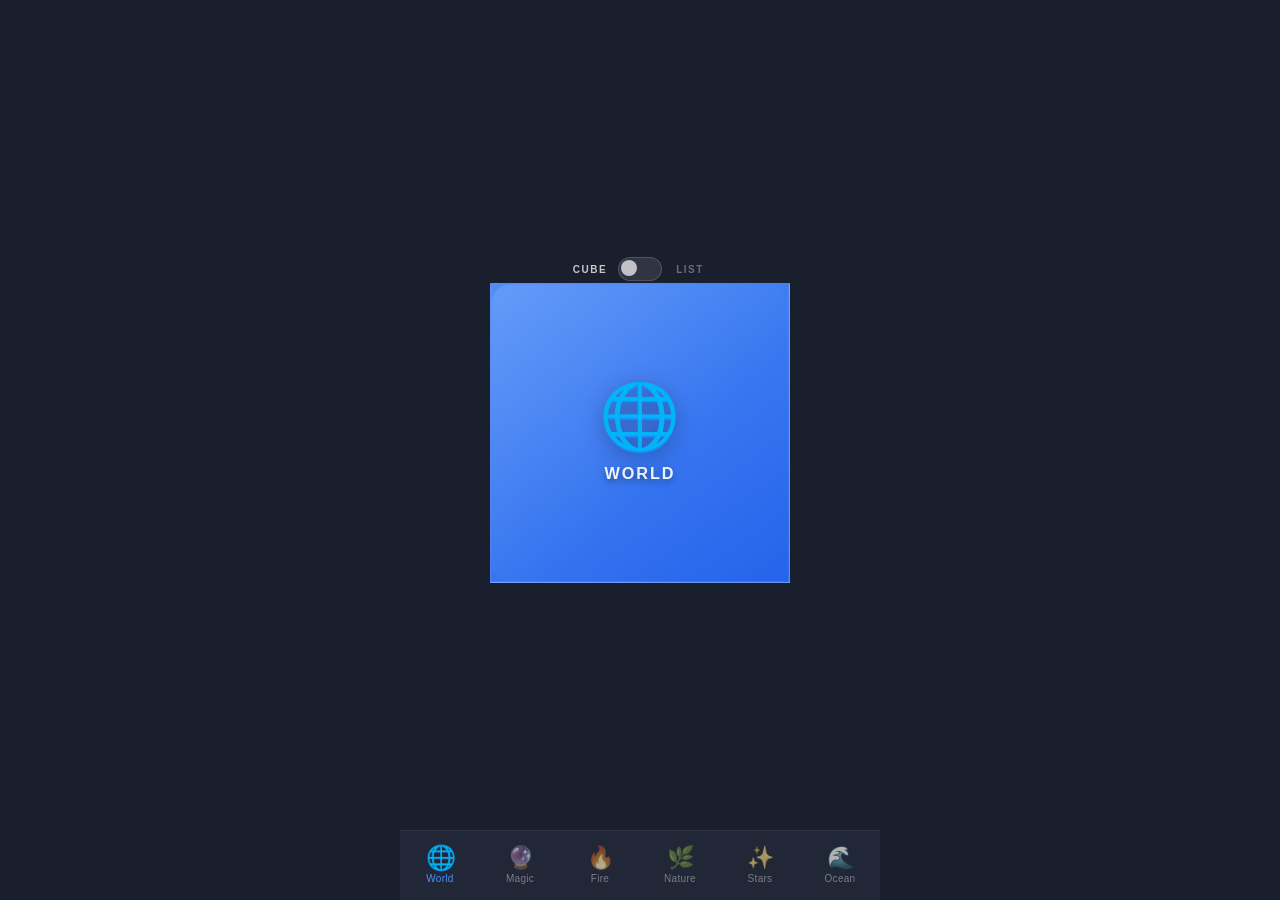
==== index.html @ 711966c0 "feat : basic cube implementation" ====
<!DOCTYPE html>
<html lang="en">
<head>
<meta charset="UTF-8">
<meta name="viewport" content="width=device-width, initial-scale=1.0">
<title>Omnicube</title>
<style>
  * { margin: 0; padding: 0; box-sizing: border-box; }

  body {
    background: #1a1f2e;
    display: flex;
    flex-direction: column;
    align-items: center;
    justify-content: center;
    min-height: 100vh;
    font-family: -apple-system, BlinkMacSystemFont, 'Segoe UI', sans-serif;
    overflow: hidden;
    user-select: none;
  }

  .scene-wrapper {
    flex: 1;
    display: flex;
    flex-direction: column;
    align-items: center;
    justify-content: center;
    gap: 32px;
    padding-bottom: 20px;
  }

  .title {
    color: rgba(255,255,255,0.4);
    font-size: 11px;
    letter-spacing: 2px;
    text-transform: uppercase;
    font-weight: 500;
  }

  /* ── Scene ── */
  .scene {
    width: 240px;
    height: 240px;
    perspective: 600px;
    cursor: grab;
  }
  .scene:active { cursor: grabbing; }

  .cube {
    width: 240px;
    height: 240px;
    position: relative;
    transform-style: preserve-3d;
    transition: transform 0.55s cubic-bezier(0.25, 0.46, 0.45, 0.94);
  }

  .face {
    position: absolute;
    width: 240px;
    height: 240px;
    display: flex;
    flex-direction: column;
    align-items: center;
    justify-content: center;
    gap: 12px;
    font-weight: 700;
    font-size: 15px;
    letter-spacing: 0.5px;
    border: 1.5px solid rgba(255,255,255,0.18);
    overflow: hidden;
  }

  .face::before {
    content: '';
    position: absolute;
    inset: 0;
    border-radius: 16px;
    background: linear-gradient(135deg, rgba(255,255,255,0.12) 0%, transparent 60%);
    pointer-events: none;
  }

  .face-icon {
    font-size: 52px;
    line-height: 1;
    filter: drop-shadow(0 4px 8px rgba(0,0,0,0.3));
  }

  .face-label {
    color: rgba(255,255,255,0.92);
    text-shadow: 0 2px 6px rgba(0,0,0,0.4);
    font-size: 13px;
    font-weight: 600;
    letter-spacing: 1.5px;
    text-transform: uppercase;
  }

  /* Face colors */
  .face-front  { background: linear-gradient(145deg, #4f8ef7, #2563eb); }
  .face-back   { background: linear-gradient(145deg, #a855f7, #7c3aed); }
  .face-right  { background: linear-gradient(145deg, #f97316, #ea580c); }
  .face-left   { background: linear-gradient(145deg, #22c55e, #16a34a); }
  .face-top    { background: linear-gradient(145deg, #ec4899, #db2777); }
  .face-bottom { background: linear-gradient(145deg, #14b8a6, #0d9488); }

  /* Transforms (half = 120px) */
  .face-front  { transform: translateZ(120px); }
  .face-back   { transform: rotateY(180deg) translateZ(120px); }
  .face-right  { transform: rotateY(90deg)  translateZ(120px); }
  .face-left   { transform: rotateY(-90deg) translateZ(120px); }
  .face-top    { transform: rotateX(90deg)  translateZ(120px); }
  .face-bottom { transform: rotateX(-90deg) translateZ(120px); }

  /* ── Bottom nav ── */
  .bottom-nav {
    width: 100%;
    max-width: 480px;
    background: #212736;
    border-top: 1px solid rgba(255,255,255,0.07);
    display: flex;
    align-items: center;
    justify-content: space-around;
    padding: 10px 0 max(10px, env(safe-area-inset-bottom));
  }

  .nav-btn {
    display: flex;
    flex-direction: column;
    align-items: center;
    gap: 4px;
    background: none;
    border: none;
    cursor: pointer;
    padding: 6px 10px;
    border-radius: 12px;
    transition: background 0.15s;
    position: relative;
    min-width: 52px;
  }
  .nav-btn:hover  { background: rgba(255,255,255,0.06); }
  .nav-btn:active { background: rgba(255,255,255,0.12); transform: scale(0.95); }

  .nav-icon {
    font-size: 22px;
    line-height: 1;
    position: relative;
    transition: transform 0.2s, filter 0.2s;
  }

  .nav-label {
    font-size: 10px;
    font-weight: 500;
    color: rgba(255,255,255,0.4);
    letter-spacing: 0.3px;
    transition: color 0.15s;
    white-space: nowrap;
  }

  .nav-btn.active .nav-label { color: #4f8ef7; }
  .nav-btn.active .nav-icon  { transform: scale(1.1); filter: none; }
  .nav-btn:not(.active) .nav-icon { filter: grayscale(0.5) brightness(0.7); }

  /* ── Toggle switch ── */
  .view-toggle {
    display: flex;
    align-items: center;
    gap: 10px;
  }

  .toggle-label {
    font-size: 10px;
    letter-spacing: 1.5px;
    text-transform: uppercase;
    font-weight: 600;
    color: rgba(255,255,255,0.35);
    transition: color 0.2s;
    width: 36px;
    text-align: center;
  }
  .toggle-label.active-label { color: rgba(255,255,255,0.75); }

  .switch {
    position: relative;
    width: 44px;
    height: 24px;
    cursor: pointer;
  }
  .switch input { opacity: 0; width: 0; height: 0; }
  .switch-track {
    position: absolute;
    inset: 0;
    background: rgba(255,255,255,0.1);
    border: 1px solid rgba(255,255,255,0.15);
    border-radius: 12px;
    transition: background 0.25s;
  }
  .switch input:checked + .switch-track { background: rgba(79,142,247,0.35); border-color: rgba(79,142,247,0.5); }
  .switch-knob {
    position: absolute;
    top: 3px;
    left: 3px;
    width: 16px;
    height: 16px;
    background: rgba(255,255,255,0.7);
    border-radius: 50%;
    transition: transform 0.25s cubic-bezier(0.25,0.46,0.45,0.94), background 0.25s;
    pointer-events: none;
  }
  .switch input:checked ~ .switch-knob { transform: translateX(20px); background: #4f8ef7; }

  /* ── List view ── */
  .face-list {
    display: flex;
    flex-direction: column;
    gap: 12px;
    width: 240px;
    opacity: 0;
    pointer-events: none;
    position: absolute;
    transform: scale(0.92) translateY(12px);
    transition: opacity 0.35s ease, transform 0.35s cubic-bezier(0.25,0.46,0.45,0.94);
  }
  .face-list.visible {
    opacity: 1;
    pointer-events: auto;
    position: relative;
    transform: none;
  }

  .face-card {
    border-radius: 0;
    display: flex;
    align-items: center;
    gap: 14px;
    padding: 14px 18px;
    border: 1.5px solid rgba(255,255,255,0.13);
    position: relative;
    overflow: hidden;
    cursor: default;
  }
  .face-card::before {
    content: '';
    position: absolute;
    inset: 0;
    background: linear-gradient(135deg, rgba(255,255,255,0.10) 0%, transparent 60%);
    pointer-events: none;
  }
  .face-card .card-icon { font-size: 28px; line-height: 1; flex-shrink: 0; }
  .face-card .card-label {
    color: rgba(255,255,255,0.92);
    font-size: 12px;
    font-weight: 600;
    letter-spacing: 1.5px;
    text-transform: uppercase;
  }

  /* Reuse face colors */
  .face-card.face-front  { background: linear-gradient(145deg, #4f8ef7, #2563eb); }
  .face-card.face-back   { background: linear-gradient(145deg, #a855f7, #7c3aed); }
  .face-card.face-right  { background: linear-gradient(145deg, #f97316, #ea580c); }
  .face-card.face-left   { background: linear-gradient(145deg, #22c55e, #16a34a); }
  .face-card.face-top    { background: linear-gradient(145deg, #ec4899, #db2777); }
  .face-card.face-bottom { background: linear-gradient(145deg, #14b8a6, #0d9488); }

  /* Hide/show cube vs list */
  .scene { transition: opacity 0.3s ease, transform 0.3s ease; }
  .scene.hidden {
    opacity: 0;
    pointer-events: none;
    transform: scale(0.9);
    position: absolute;
  }
</style>
</head>
<body>

<div class="scene-wrapper">

  <!-- View toggle -->
  <div class="view-toggle">
    <span class="toggle-label active-label" id="lbl-cube">Cube</span>
    <label class="switch">
      <input type="checkbox" id="view-switch">
      <div class="switch-track"></div>
      <div class="switch-knob"></div>
    </label>
    <span class="toggle-label" id="lbl-list">List</span>
  </div>

  <!-- Face list (shown in list view) -->
  <div class="face-list" id="face-list">
    <div class="face-card face-front">  <div class="card-icon">🌐</div><div class="card-label">World</div>  </div>
    <div class="face-card face-back">   <div class="card-icon">🔮</div><div class="card-label">Magic</div>  </div>
    <div class="face-card face-right">  <div class="card-icon">🔥</div><div class="card-label">Fire</div>   </div>
    <div class="face-card face-left">   <div class="card-icon">🌿</div><div class="card-label">Nature</div> </div>
    <div class="face-card face-top">    <div class="card-icon">✨</div><div class="card-label">Stars</div>  </div>
    <div class="face-card face-bottom"> <div class="card-icon">🌊</div><div class="card-label">Ocean</div>  </div>
  </div>

  <div class="scene" id="scene">
    <div class="cube" id="cube">
      <div class="face face-front">
        <div class="face-icon">🌐</div>
        <div class="face-label">World</div>
      </div>
      <div class="face face-back">
        <div class="face-icon">🔮</div>
        <div class="face-label">Magic</div>
      </div>
      <div class="face face-right">
        <div class="face-icon">🔥</div>
        <div class="face-label">Fire</div>
      </div>
      <div class="face face-left">
        <div class="face-icon">🌿</div>
        <div class="face-label">Nature</div>
      </div>
      <div class="face face-top">
        <div class="face-icon">✨</div>
        <div class="face-label">Stars</div>
      </div>
      <div class="face face-bottom">
        <div class="face-icon">🌊</div>
        <div class="face-label">Ocean</div>
      </div>
    </div>
  </div>

</div>

<!-- Bottom nav: icons + labels mirror the cube faces -->
<nav class="bottom-nav" id="bottom-nav">
  <button class="nav-btn active" data-face-idx="0" data-rx="0"   data-ry="0">
    <div class="nav-icon">🌐</div>
    <div class="nav-label">World</div>
  </button>
  <button class="nav-btn" data-face-idx="1" data-rx="0"   data-ry="180">
    <div class="nav-icon">🔮</div>
    <div class="nav-label">Magic</div>
  </button>
  <button class="nav-btn" data-face-idx="2" data-rx="0"   data-ry="-90">
    <div class="nav-icon">🔥</div>
    <div class="nav-label">Fire</div>
  </button>
  <button class="nav-btn" data-face-idx="3" data-rx="0"   data-ry="90">
    <div class="nav-icon">🌿</div>
    <div class="nav-label">Nature</div>
  </button>
  <button class="nav-btn" data-face-idx="4" data-rx="-90" data-ry="0">
    <div class="nav-icon">✨</div>
    <div class="nav-label">Stars</div>
  </button>
  <button class="nav-btn" data-face-idx="5" data-rx="90"  data-ry="0">
    <div class="nav-icon">🌊</div>
    <div class="nav-label">Ocean</div>
  </button>
</nav>

<script>
  const cube  = document.getElementById('cube');
  const scene = document.getElementById('scene');
  const navBtns = document.querySelectorAll('.nav-btn');

  const STEP = 90;
  let rx = 0, ry = 0;

  // Each face's canonical orientation: [rx, ry] to show that face front
  const FACE_ORIENTATIONS = [
    [0,    0],   // 0: front  – World
    [0,  180],   // 1: back   – Magic
    [0,  -90],   // 2: right  – Fire   (rotate cube left so right face comes forward)
    [0,   90],   // 3: left   – Nature (rotate cube right so left face comes forward)
    [-90,  0],   // 4: top    – Stars
    [90,   0],   // 5: bottom – Ocean
  ];

  function setTransition(on) {
    cube.style.transition = on
      ? 'transform 0.55s cubic-bezier(0.25, 0.46, 0.45, 0.94)'
      : 'none';
  }

  function apply(animate = true) {
    setTransition(animate);
    cube.style.transform = `rotateX(${rx}deg) rotateY(${ry}deg)`;
    updateUI();
  }

  function currentFaceIdx() {
    let normX = ((rx % 360) + 360) % 360;
    let normY = ((ry % 360) + 360) % 360;
    if (normX >= 45 && normX < 135)  return 4; // top
    if (normX >= 225 && normX < 315) return 5; // bottom
    if (normY >= 315 || normY < 45)  return 0; // front
    if (normY >= 45  && normY < 135) return 3; // left face is now visible (ry=90 => left)
    if (normY >= 135 && normY < 225) return 1; // back
    return 2;                                   // right
  }

  function updateUI() {
    const idx = currentFaceIdx();
    navBtns.forEach((b, i) => b.classList.toggle('active', i === idx));
  }

  // Navigate to a face by snapping rx/ry to the canonical orientation,
  // adding enough full rotations to minimise travel distance.
  function navigateToFace(faceIdx) {
    const [targetRx, targetRy] = FACE_ORIENTATIONS[faceIdx];

    // Find the nearest equivalent angle (±n×360)
    function nearest(current, target) {
      const diff = ((target - current) % 360 + 540) % 360 - 180; // in [-180, 180]
      return current + diff;
    }

    rx = nearest(rx, targetRx);
    ry = nearest(ry, targetRy);
    apply(true);
  }

  // Nav button clicks
  navBtns.forEach((btn, i) => {
    btn.addEventListener('click', () => navigateToFace(i));
  });

  // Keyboard
  document.addEventListener('keydown', e => {
    if (e.key === 'ArrowUp')    { e.preventDefault(); rx -= STEP; apply(); }
    if (e.key === 'ArrowDown')  { e.preventDefault(); rx += STEP; apply(); }
    if (e.key === 'ArrowLeft')  { e.preventDefault(); ry -= STEP; apply(); }
    if (e.key === 'ArrowRight') { e.preventDefault(); ry += STEP; apply(); }
  });

  // Drag (mouse + touch)
  let drag = false, startX = 0, startY = 0, baseRx = 0, baseRy = 0, dragged = false;
  const DRAG_THRESHOLD = 8;
  const DRAG_SPEED = 0.4;

  function onStart(x, y) {
    drag = true; dragged = false;
    startX = x; startY = y;
    baseRx = rx; baseRy = ry;
    setTransition(false);
  }
  function onMove(x, y) {
    if (!drag) return;
    const dx = x - startX, dy = y - startY;
    if (!dragged && (Math.abs(dx) > DRAG_THRESHOLD || Math.abs(dy) > DRAG_THRESHOLD)) dragged = true;
    if (!dragged) return;
    rx = baseRx - dy * DRAG_SPEED;
    ry = baseRy + dx * DRAG_SPEED;
    apply(false);
  }
  function onEnd() {
    if (!drag) return;
    drag = false;
    // Snap to nearest 90°
    rx = Math.round(rx / STEP) * STEP;
    ry = Math.round(ry / STEP) * STEP;
    apply(true);
  }

  scene.addEventListener('mousedown',  e => onStart(e.clientX, e.clientY));
  window.addEventListener('mousemove', e => onMove(e.clientX, e.clientY));
  window.addEventListener('mouseup',   () => onEnd());

  scene.addEventListener('touchstart', e => { const t = e.touches[0]; onStart(t.clientX, t.clientY); }, { passive: true });
  window.addEventListener('touchmove', e => { const t = e.touches[0]; onMove(t.clientX, t.clientY); }, { passive: true });
  window.addEventListener('touchend',  () => onEnd());

  apply(false);

  // ── View toggle ──
  const viewSwitch = document.getElementById('view-switch');
  const faceList   = document.getElementById('face-list');
  const lblCube    = document.getElementById('lbl-cube');
  const lblList    = document.getElementById('lbl-list');

  viewSwitch.addEventListener('change', () => {
    const listMode = viewSwitch.checked;
    scene.classList.toggle('hidden', listMode);
    faceList.classList.toggle('visible', listMode);
    lblCube.classList.toggle('active-label', !listMode);
    lblList.classList.toggle('active-label',  listMode);
  });
</script>
</body>
</html>
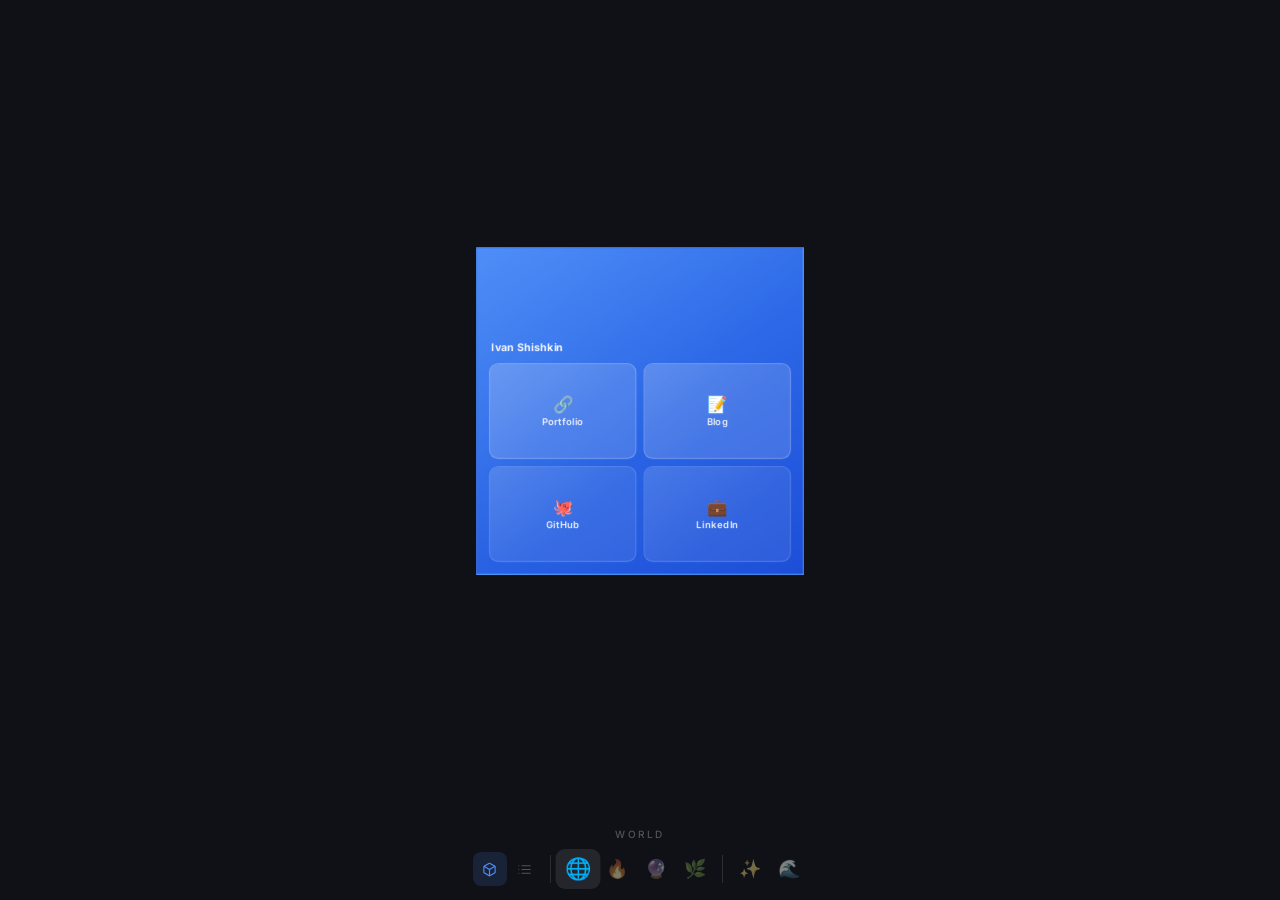
==== commit c175f60d: "feat : correct cube rotation, buttons navigation, panel content editor." ====
--- a/index.html
+++ b/index.html
@@ -1,487 +1,107 @@
 <!DOCTYPE html>
 <html lang="en">
 <head>
-<meta charset="UTF-8">
-<meta name="viewport" content="width=device-width, initial-scale=1.0">
-<title>Omnicube</title>
-<style>
-  * { margin: 0; padding: 0; box-sizing: border-box; }
-
-  body {
-    background: #1a1f2e;
-    display: flex;
-    flex-direction: column;
-    align-items: center;
-    justify-content: center;
-    min-height: 100vh;
-    font-family: -apple-system, BlinkMacSystemFont, 'Segoe UI', sans-serif;
-    overflow: hidden;
-    user-select: none;
-  }
-
-  .scene-wrapper {
-    flex: 1;
-    display: flex;
-    flex-direction: column;
-    align-items: center;
-    justify-content: center;
-    gap: 32px;
-    padding-bottom: 20px;
-  }
-
-  .title {
-    color: rgba(255,255,255,0.4);
-    font-size: 11px;
-    letter-spacing: 2px;
-    text-transform: uppercase;
-    font-weight: 500;
-  }
-
-  /* ── Scene ── */
-  .scene {
-    width: 240px;
-    height: 240px;
-    perspective: 600px;
-    cursor: grab;
-  }
-  .scene:active { cursor: grabbing; }
-
-  .cube {
-    width: 240px;
-    height: 240px;
-    position: relative;
-    transform-style: preserve-3d;
-    transition: transform 0.55s cubic-bezier(0.25, 0.46, 0.45, 0.94);
-  }
-
-  .face {
-    position: absolute;
-    width: 240px;
-    height: 240px;
-    display: flex;
-    flex-direction: column;
-    align-items: center;
-    justify-content: center;
-    gap: 12px;
-    font-weight: 700;
-    font-size: 15px;
-    letter-spacing: 0.5px;
-    border: 1.5px solid rgba(255,255,255,0.18);
-    overflow: hidden;
-  }
-
-  .face::before {
-    content: '';
-    position: absolute;
-    inset: 0;
-    border-radius: 16px;
-    background: linear-gradient(135deg, rgba(255,255,255,0.12) 0%, transparent 60%);
-    pointer-events: none;
-  }
-
-  .face-icon {
-    font-size: 52px;
-    line-height: 1;
-    filter: drop-shadow(0 4px 8px rgba(0,0,0,0.3));
-  }
-
-  .face-label {
-    color: rgba(255,255,255,0.92);
-    text-shadow: 0 2px 6px rgba(0,0,0,0.4);
-    font-size: 13px;
-    font-weight: 600;
-    letter-spacing: 1.5px;
-    text-transform: uppercase;
-  }
-
-  /* Face colors */
-  .face-front  { background: linear-gradient(145deg, #4f8ef7, #2563eb); }
-  .face-back   { background: linear-gradient(145deg, #a855f7, #7c3aed); }
-  .face-right  { background: linear-gradient(145deg, #f97316, #ea580c); }
-  .face-left   { background: linear-gradient(145deg, #22c55e, #16a34a); }
-  .face-top    { background: linear-gradient(145deg, #ec4899, #db2777); }
-  .face-bottom { background: linear-gradient(145deg, #14b8a6, #0d9488); }
-
-  /* Transforms (half = 120px) */
-  .face-front  { transform: translateZ(120px); }
-  .face-back   { transform: rotateY(180deg) translateZ(120px); }
-  .face-right  { transform: rotateY(90deg)  translateZ(120px); }
-  .face-left   { transform: rotateY(-90deg) translateZ(120px); }
-  .face-top    { transform: rotateX(90deg)  translateZ(120px); }
-  .face-bottom { transform: rotateX(-90deg) translateZ(120px); }
-
-  /* ── Bottom nav ── */
-  .bottom-nav {
-    width: 100%;
-    max-width: 480px;
-    background: #212736;
-    border-top: 1px solid rgba(255,255,255,0.07);
-    display: flex;
-    align-items: center;
-    justify-content: space-around;
-    padding: 10px 0 max(10px, env(safe-area-inset-bottom));
-  }
-
-  .nav-btn {
-    display: flex;
-    flex-direction: column;
-    align-items: center;
-    gap: 4px;
-    background: none;
-    border: none;
-    cursor: pointer;
-    padding: 6px 10px;
-    border-radius: 12px;
-    transition: background 0.15s;
-    position: relative;
-    min-width: 52px;
-  }
-  .nav-btn:hover  { background: rgba(255,255,255,0.06); }
-  .nav-btn:active { background: rgba(255,255,255,0.12); transform: scale(0.95); }
-
-  .nav-icon {
-    font-size: 22px;
-    line-height: 1;
-    position: relative;
-    transition: transform 0.2s, filter 0.2s;
-  }
-
-  .nav-label {
-    font-size: 10px;
-    font-weight: 500;
-    color: rgba(255,255,255,0.4);
-    letter-spacing: 0.3px;
-    transition: color 0.15s;
-    white-space: nowrap;
-  }
-
-  .nav-btn.active .nav-label { color: #4f8ef7; }
-  .nav-btn.active .nav-icon  { transform: scale(1.1); filter: none; }
-  .nav-btn:not(.active) .nav-icon { filter: grayscale(0.5) brightness(0.7); }
-
-  /* ── Toggle switch ── */
-  .view-toggle {
-    display: flex;
-    align-items: center;
-    gap: 10px;
-  }
-
-  .toggle-label {
-    font-size: 10px;
-    letter-spacing: 1.5px;
-    text-transform: uppercase;
-    font-weight: 600;
-    color: rgba(255,255,255,0.35);
-    transition: color 0.2s;
-    width: 36px;
-    text-align: center;
-  }
-  .toggle-label.active-label { color: rgba(255,255,255,0.75); }
-
-  .switch {
-    position: relative;
-    width: 44px;
-    height: 24px;
-    cursor: pointer;
-  }
-  .switch input { opacity: 0; width: 0; height: 0; }
-  .switch-track {
-    position: absolute;
-    inset: 0;
-    background: rgba(255,255,255,0.1);
-    border: 1px solid rgba(255,255,255,0.15);
-    border-radius: 12px;
-    transition: background 0.25s;
-  }
-  .switch input:checked + .switch-track { background: rgba(79,142,247,0.35); border-color: rgba(79,142,247,0.5); }
-  .switch-knob {
-    position: absolute;
-    top: 3px;
-    left: 3px;
-    width: 16px;
-    height: 16px;
-    background: rgba(255,255,255,0.7);
-    border-radius: 50%;
-    transition: transform 0.25s cubic-bezier(0.25,0.46,0.45,0.94), background 0.25s;
-    pointer-events: none;
-  }
-  .switch input:checked ~ .switch-knob { transform: translateX(20px); background: #4f8ef7; }
-
-  /* ── List view ── */
-  .face-list {
-    display: flex;
-    flex-direction: column;
-    gap: 12px;
-    width: 240px;
-    opacity: 0;
-    pointer-events: none;
-    position: absolute;
-    transform: scale(0.92) translateY(12px);
-    transition: opacity 0.35s ease, transform 0.35s cubic-bezier(0.25,0.46,0.45,0.94);
-  }
-  .face-list.visible {
-    opacity: 1;
-    pointer-events: auto;
-    position: relative;
-    transform: none;
-  }
-
-  .face-card {
-    border-radius: 0;
-    display: flex;
-    align-items: center;
-    gap: 14px;
-    padding: 14px 18px;
-    border: 1.5px solid rgba(255,255,255,0.13);
-    position: relative;
-    overflow: hidden;
-    cursor: default;
-  }
-  .face-card::before {
-    content: '';
-    position: absolute;
-    inset: 0;
-    background: linear-gradient(135deg, rgba(255,255,255,0.10) 0%, transparent 60%);
-    pointer-events: none;
-  }
-  .face-card .card-icon { font-size: 28px; line-height: 1; flex-shrink: 0; }
-  .face-card .card-label {
-    color: rgba(255,255,255,0.92);
-    font-size: 12px;
-    font-weight: 600;
-    letter-spacing: 1.5px;
-    text-transform: uppercase;
-  }
-
-  /* Reuse face colors */
-  .face-card.face-front  { background: linear-gradient(145deg, #4f8ef7, #2563eb); }
-  .face-card.face-back   { background: linear-gradient(145deg, #a855f7, #7c3aed); }
-  .face-card.face-right  { background: linear-gradient(145deg, #f97316, #ea580c); }
-  .face-card.face-left   { background: linear-gradient(145deg, #22c55e, #16a34a); }
-  .face-card.face-top    { background: linear-gradient(145deg, #ec4899, #db2777); }
-  .face-card.face-bottom { background: linear-gradient(145deg, #14b8a6, #0d9488); }
-
-  /* Hide/show cube vs list */
-  .scene { transition: opacity 0.3s ease, transform 0.3s ease; }
-  .scene.hidden {
-    opacity: 0;
-    pointer-events: none;
-    transform: scale(0.9);
-    position: absolute;
-  }
-</style>
+  <meta charset="UTF-8">
+  <meta name="viewport" content="width=device-width, initial-scale=1.0">
+  <title>Omnicube</title>
+  <link rel="preconnect" href="https://fonts.googleapis.com">
+  <link rel="preconnect" href="https://fonts.gstatic.com" crossorigin>
+  <link href="https://fonts.googleapis.com/css2?family=Inter:wght@400;500;600&display=swap" rel="stylesheet">
+  <link rel="stylesheet" href="css/styles.css">
 </head>
 <body>
 
 <div class="scene-wrapper">
-
-  <!-- View toggle -->
-  <div class="view-toggle">
-    <span class="toggle-label active-label" id="lbl-cube">Cube</span>
-    <label class="switch">
-      <input type="checkbox" id="view-switch">
-      <div class="switch-track"></div>
-      <div class="switch-knob"></div>
-    </label>
-    <span class="toggle-label" id="lbl-list">List</span>
+  <!-- List view -->
+  <div class="face-list" id="face-list">
+    <div class="face-card face-front"  data-face-idx="0"></div>
+    <div class="face-card face-right"  data-face-idx="1"></div>
+    <div class="face-card face-back"   data-face-idx="2"></div>
+    <div class="face-card face-left"   data-face-idx="3"></div>
+    <div class="face-card face-top"    data-face-idx="4"></div>
+    <div class="face-card face-bottom" data-face-idx="5"></div>
   </div>
 
-  <!-- Face list (shown in list view) -->
-  <div class="face-list" id="face-list">
-    <div class="face-card face-front">  <div class="card-icon">🌐</div><div class="card-label">World</div>  </div>
-    <div class="face-card face-back">   <div class="card-icon">🔮</div><div class="card-label">Magic</div>  </div>
-    <div class="face-card face-right">  <div class="card-icon">🔥</div><div class="card-label">Fire</div>   </div>
-    <div class="face-card face-left">   <div class="card-icon">🌿</div><div class="card-label">Nature</div> </div>
-    <div class="face-card face-top">    <div class="card-icon">✨</div><div class="card-label">Stars</div>  </div>
-    <div class="face-card face-bottom"> <div class="card-icon">🌊</div><div class="card-label">Ocean</div>  </div>
-  </div>
-
+  <!-- Cube view -->
   <div class="scene" id="scene">
     <div class="cube" id="cube">
-      <div class="face face-front">
-        <div class="face-icon">🌐</div>
-        <div class="face-label">World</div>
-      </div>
-      <div class="face face-back">
-        <div class="face-icon">🔮</div>
-        <div class="face-label">Magic</div>
-      </div>
-      <div class="face face-right">
-        <div class="face-icon">🔥</div>
-        <div class="face-label">Fire</div>
-      </div>
-      <div class="face face-left">
-        <div class="face-icon">🌿</div>
-        <div class="face-label">Nature</div>
-      </div>
-      <div class="face face-top">
-        <div class="face-icon">✨</div>
-        <div class="face-label">Stars</div>
-      </div>
-      <div class="face face-bottom">
-        <div class="face-icon">🌊</div>
-        <div class="face-label">Ocean</div>
-      </div>
+      <div class="face face-front"></div>
+      <div class="face face-back"></div>
+      <div class="face face-right"></div>
+      <div class="face face-left"></div>
+      <div class="face face-top"></div>
+      <div class="face face-bottom"></div>
     </div>
   </div>
 
+  <!-- Nav arrows: centered over cube, sized to cube, overflow visible -->
+  <div class="nav-arrows" id="nav-arrows">
+    <div class="nav-arrow nav-arrow-up" id="arrow-up">
+      <svg viewBox="0 0 24 24"><polyline points="18 15 12 9 6 15"/></svg>
+    </div>
+    <div class="nav-arrow nav-arrow-down" id="arrow-down">
+      <svg viewBox="0 0 24 24"><polyline points="6 9 12 15 18 9"/></svg>
+    </div>
+    <div class="nav-arrow nav-arrow-left" id="arrow-left">
+      <svg viewBox="0 0 24 24"><polyline points="15 18 9 12 15 6"/></svg>
+    </div>
+    <div class="nav-arrow nav-arrow-right" id="arrow-right">
+      <svg viewBox="0 0 24 24"><polyline points="9 18 15 12 9 6"/></svg>
+    </div>
+  </div>
 </div>
 
-<!-- Bottom nav: icons + labels mirror the cube faces -->
-<nav class="bottom-nav" id="bottom-nav">
-  <button class="nav-btn active" data-face-idx="0" data-rx="0"   data-ry="0">
-    <div class="nav-icon">🌐</div>
-    <div class="nav-label">World</div>
-  </button>
-  <button class="nav-btn" data-face-idx="1" data-rx="0"   data-ry="180">
-    <div class="nav-icon">🔮</div>
-    <div class="nav-label">Magic</div>
-  </button>
-  <button class="nav-btn" data-face-idx="2" data-rx="0"   data-ry="-90">
-    <div class="nav-icon">🔥</div>
-    <div class="nav-label">Fire</div>
-  </button>
-  <button class="nav-btn" data-face-idx="3" data-rx="0"   data-ry="90">
-    <div class="nav-icon">🌿</div>
-    <div class="nav-label">Nature</div>
-  </button>
-  <button class="nav-btn" data-face-idx="4" data-rx="-90" data-ry="0">
-    <div class="nav-icon">✨</div>
-    <div class="nav-label">Stars</div>
-  </button>
-  <button class="nav-btn" data-face-idx="5" data-rx="90"  data-ry="0">
-    <div class="nav-icon">🌊</div>
-    <div class="nav-label">Ocean</div>
-  </button>
+<!-- Active face name -->
+<div class="active-face-bar">
+  <span class="active-face-name" id="active-face-name">World</span>
+</div>
+
+<!-- Bottom nav -->
+<nav class="bottom-nav">
+
+  <!-- Left: cube / list toggle -->
+  <div class="view-toggle">
+    <button class="toggle-btn active" id="btn-cube" aria-label="Cube view">
+      <svg viewBox="0 0 24 24" fill="none" stroke="currentColor" stroke-width="1.8" stroke-linecap="round" stroke-linejoin="round">
+        <path d="M21 16V8a2 2 0 0 0-1-1.73l-7-4a2 2 0 0 0-2 0l-7 4A2 2 0 0 0 3 8v8a2 2 0 0 0 1 1.73l7 4a2 2 0 0 0 2 0l7-4A2 2 0 0 0 21 16z"/>
+        <polyline points="3.27 6.96 12 12.01 20.73 6.96"/>
+        <line x1="12" y1="22.08" x2="12" y2="12"/>
+      </svg>
+    </button>
+    <button class="toggle-btn" id="btn-list" aria-label="List view">
+      <svg viewBox="0 0 24 24" fill="none" stroke="currentColor" stroke-width="1.8" stroke-linecap="round" stroke-linejoin="round">
+        <line x1="8" y1="6"  x2="21" y2="6"/>
+        <line x1="8" y1="12" x2="21" y2="12"/>
+        <line x1="8" y1="18" x2="21" y2="18"/>
+        <line x1="3" y1="6"  x2="3.01" y2="6"/>
+        <line x1="3" y1="12" x2="3.01" y2="12"/>
+        <line x1="3" y1="18" x2="3.01" y2="18"/>
+      </svg>
+    </button>
+  </div>
+
+  <div class="nav-divider"></div>
+
+  <!-- Center: 4 horizontal faces in ring order 0→1→2→3 -->
+  <div class="face-nav" id="face-nav">
+    <button class="face-nav-btn active" data-face-idx="0"></button>
+    <button class="face-nav-btn"        data-face-idx="1"></button>
+    <button class="face-nav-btn"        data-face-idx="2"></button>
+    <button class="face-nav-btn"        data-face-idx="3"></button>
+  </div>
+
+  <div class="nav-divider"></div>
+
+  <!-- Right: top / bottom -->
+  <div class="vertical-face-nav">
+    <button class="vert-face-btn" data-face-idx="4"></button>
+    <button class="vert-face-btn" data-face-idx="5"></button>
+  </div>
+
 </nav>
 
-<script>
-  const cube  = document.getElementById('cube');
-  const scene = document.getElementById('scene');
-  const navBtns = document.querySelectorAll('.nav-btn');
+<script type="module" src="js/cube.js"></script>
+<script type="module" src="js/ui.js"></script>
 
-  const STEP = 90;
-  let rx = 0, ry = 0;
-
-  // Each face's canonical orientation: [rx, ry] to show that face front
-  const FACE_ORIENTATIONS = [
-    [0,    0],   // 0: front  – World
-    [0,  180],   // 1: back   – Magic
-    [0,  -90],   // 2: right  – Fire   (rotate cube left so right face comes forward)
-    [0,   90],   // 3: left   – Nature (rotate cube right so left face comes forward)
-    [-90,  0],   // 4: top    – Stars
-    [90,   0],   // 5: bottom – Ocean
-  ];
-
-  function setTransition(on) {
-    cube.style.transition = on
-      ? 'transform 0.55s cubic-bezier(0.25, 0.46, 0.45, 0.94)'
-      : 'none';
-  }
-
-  function apply(animate = true) {
-    setTransition(animate);
-    cube.style.transform = `rotateX(${rx}deg) rotateY(${ry}deg)`;
-    updateUI();
-  }
-
-  function currentFaceIdx() {
-    let normX = ((rx % 360) + 360) % 360;
-    let normY = ((ry % 360) + 360) % 360;
-    if (normX >= 45 && normX < 135)  return 4; // top
-    if (normX >= 225 && normX < 315) return 5; // bottom
-    if (normY >= 315 || normY < 45)  return 0; // front
-    if (normY >= 45  && normY < 135) return 3; // left face is now visible (ry=90 => left)
-    if (normY >= 135 && normY < 225) return 1; // back
-    return 2;                                   // right
-  }
-
-  function updateUI() {
-    const idx = currentFaceIdx();
-    navBtns.forEach((b, i) => b.classList.toggle('active', i === idx));
-  }
-
-  // Navigate to a face by snapping rx/ry to the canonical orientation,
-  // adding enough full rotations to minimise travel distance.
-  function navigateToFace(faceIdx) {
-    const [targetRx, targetRy] = FACE_ORIENTATIONS[faceIdx];
-
-    // Find the nearest equivalent angle (±n×360)
-    function nearest(current, target) {
-      const diff = ((target - current) % 360 + 540) % 360 - 180; // in [-180, 180]
-      return current + diff;
-    }
-
-    rx = nearest(rx, targetRx);
-    ry = nearest(ry, targetRy);
-    apply(true);
-  }
-
-  // Nav button clicks
-  navBtns.forEach((btn, i) => {
-    btn.addEventListener('click', () => navigateToFace(i));
-  });
-
-  // Keyboard
-  document.addEventListener('keydown', e => {
-    if (e.key === 'ArrowUp')    { e.preventDefault(); rx -= STEP; apply(); }
-    if (e.key === 'ArrowDown')  { e.preventDefault(); rx += STEP; apply(); }
-    if (e.key === 'ArrowLeft')  { e.preventDefault(); ry -= STEP; apply(); }
-    if (e.key === 'ArrowRight') { e.preventDefault(); ry += STEP; apply(); }
-  });
-
-  // Drag (mouse + touch)
-  let drag = false, startX = 0, startY = 0, baseRx = 0, baseRy = 0, dragged = false;
-  const DRAG_THRESHOLD = 8;
-  const DRAG_SPEED = 0.4;
-
-  function onStart(x, y) {
-    drag = true; dragged = false;
-    startX = x; startY = y;
-    baseRx = rx; baseRy = ry;
-    setTransition(false);
-  }
-  function onMove(x, y) {
-    if (!drag) return;
-    const dx = x - startX, dy = y - startY;
-    if (!dragged && (Math.abs(dx) > DRAG_THRESHOLD || Math.abs(dy) > DRAG_THRESHOLD)) dragged = true;
-    if (!dragged) return;
-    rx = baseRx - dy * DRAG_SPEED;
-    ry = baseRy + dx * DRAG_SPEED;
-    apply(false);
-  }
-  function onEnd() {
-    if (!drag) return;
-    drag = false;
-    // Snap to nearest 90°
-    rx = Math.round(rx / STEP) * STEP;
-    ry = Math.round(ry / STEP) * STEP;
-    apply(true);
-  }
-
-  scene.addEventListener('mousedown',  e => onStart(e.clientX, e.clientY));
-  window.addEventListener('mousemove', e => onMove(e.clientX, e.clientY));
-  window.addEventListener('mouseup',   () => onEnd());
-
-  scene.addEventListener('touchstart', e => { const t = e.touches[0]; onStart(t.clientX, t.clientY); }, { passive: true });
-  window.addEventListener('touchmove', e => { const t = e.touches[0]; onMove(t.clientX, t.clientY); }, { passive: true });
-  window.addEventListener('touchend',  () => onEnd());
-
-  apply(false);
-
-  // ── View toggle ──
-  const viewSwitch = document.getElementById('view-switch');
-  const faceList   = document.getElementById('face-list');
-  const lblCube    = document.getElementById('lbl-cube');
-  const lblList    = document.getElementById('lbl-list');
-
-  viewSwitch.addEventListener('change', () => {
-    const listMode = viewSwitch.checked;
-    scene.classList.toggle('hidden', listMode);
-    faceList.classList.toggle('visible', listMode);
-    lblCube.classList.toggle('active-label', !listMode);
-    lblList.classList.toggle('active-label',  listMode);
-  });
-</script>
 </body>
 </html>
--- a/css/styles.css
+++ b/css/styles.css
@@ -0,0 +1,462 @@
+* { margin: 0; padding: 0; box-sizing: border-box; }
+
+:root {
+  --cube-size: min(280px, 100vw - 64px, 100vh - 180px);
+  --cube-half: calc(var(--cube-size) / 2);
+
+  --bg:        #0f1117;
+  --surface:   #161b27;
+  --border:    rgba(255,255,255,0.07);
+  --border-hi: rgba(255,255,255,0.12);
+  --text-dim:  rgba(255,255,255,0.28);
+  --text-mid:  rgba(255,255,255,0.55);
+  --text-hi:   rgba(255,255,255,0.88);
+  --accent:    #4f8ef7;
+  --accent-bg: rgba(79,142,247,0.14);
+}
+
+body {
+  background: var(--bg);
+  display: flex;
+  flex-direction: column;
+  align-items: center;
+  height: 100vh;
+  font-family: 'Inter', -apple-system, sans-serif;
+  overflow: hidden;
+  user-select: none;
+  -webkit-tap-highlight-color: transparent;
+}
+
+/* ═══ SCENE ═══ */
+.scene-wrapper {
+  flex: 1;
+  display: flex;
+  align-items: center;
+  justify-content: center;
+  width: 100%;
+  position: relative;
+  isolation: isolate;
+}
+
+/* ambient glow */
+.scene-wrapper::before {
+  content: '';
+  position: absolute;
+  width: calc(var(--cube-size) * 1.2);
+  height: calc(var(--cube-size) * 1.2);
+  border-radius: 50%;
+  background: radial-gradient(circle, rgba(79,142,247,0.07) 0%, transparent 70%);
+  pointer-events: none;
+}
+
+.scene {
+  width: var(--cube-size);
+  height: var(--cube-size);
+  perspective: 960px;
+  cursor: grab;
+  transition: opacity 0.25s ease, transform 0.25s ease;
+  position: relative;
+  z-index: 1;
+}
+.scene:active { cursor: grabbing; }
+.scene.hidden {
+  opacity: 0;
+  pointer-events: none;
+  transform: scale(0.92);
+  position: absolute;
+}
+
+.cube {
+  width: 100%;
+  height: 100%;
+  position: relative;
+  transform-style: preserve-3d;
+  transition: transform 0.52s cubic-bezier(0.22, 0.61, 0.36, 1);
+}
+
+.face {
+  position: absolute;
+  width: var(--cube-size);
+  height: var(--cube-size);
+  overflow: hidden;
+  border: 1px solid rgba(255,255,255,0.14);
+  container-type: inline-size;
+}
+
+/* top-left specular */
+.face::after {
+  content: '';
+  position: absolute;
+  inset: 0;
+  background: linear-gradient(140deg, rgba(255,255,255,0.10) 0%, transparent 55%);
+  pointer-events: none;
+}
+
+.face-icon {
+  font-size: 48px;
+  line-height: 1;
+  filter: drop-shadow(0 3px 10px rgba(0,0,0,0.35));
+}
+.face-label {
+  color: rgba(255,255,255,0.9);
+  font-size: 11px;
+  font-weight: 600;
+  letter-spacing: 2.5px;
+  text-transform: uppercase;
+  text-shadow: 0 1px 4px rgba(0,0,0,0.4);
+}
+
+.face-front  { background: linear-gradient(150deg, #3b82f6, #1d4ed8); }
+.face-back   { background: linear-gradient(150deg, #8b5cf6, #6d28d9); }
+.face-right  { background: linear-gradient(150deg, #f97316, #c2410c); }
+.face-left   { background: linear-gradient(150deg, #10b981, #065f46); }
+.face-top    { background: linear-gradient(150deg, #ec4899, #9d174d); }
+.face-bottom { background: linear-gradient(150deg, #06b6d4, #0e7490); }
+
+.face-front  { transform: translateZ(var(--cube-half)); }
+.face-back   { transform: rotateY(180deg) translateZ(var(--cube-half)); }
+.face-right  { transform: rotateY(90deg)  translateZ(var(--cube-half)); }
+.face-left   { transform: rotateY(-90deg) translateZ(var(--cube-half)); }
+.face-top    { transform: rotateX(90deg)  translateZ(var(--cube-half)); }
+.face-bottom { transform: rotateX(-90deg) translateZ(var(--cube-half)); }
+
+/* ═══ BLOCK GRID ═══ */
+
+.block-grid {
+  display: grid;
+  width: 100%;
+  height: 100%;
+  padding: 10px;
+  gap: 6px;
+  box-sizing: border-box;
+}
+
+.block {
+  border-radius: 8px;
+  display: flex;
+  flex-direction: column;
+  align-items: center;
+  justify-content: center;
+  gap: 3px;
+  overflow: hidden;
+  position: relative;
+  min-width: 0;
+  min-height: 0;
+}
+
+.block-icon {
+  font-size: clamp(14px, 3.5cqi, 22px);
+  line-height: 1;
+  flex-shrink: 0;
+}
+.block-hero {
+  font-size: clamp(28px, 9cqi, 52px);
+  line-height: 1;
+}
+.block-text-main {
+  font-size: clamp(8px, 2cqi, 11px);
+  font-weight: 600;
+  letter-spacing: 0.3px;
+  color: rgba(255,255,255,0.9);
+  text-align: center;
+  white-space: nowrap;
+  overflow: hidden;
+  text-overflow: ellipsis;
+  max-width: 90%;
+}
+.block-body {
+  font-size: clamp(7px, 1.8cqi, 10px);
+  line-height: 1.5;
+  color: rgba(255,255,255,0.8);
+  text-align: left;
+  padding: 2px 4px;
+  display: -webkit-box;
+  -webkit-line-clamp: 5;
+  line-clamp: 5;
+  -webkit-box-orient: vertical;
+  overflow: hidden;
+}
+.block-caption {
+  font-size: clamp(7px, 1.6cqi, 9px);
+  color: rgba(255,255,255,0.55);
+  text-align: center;
+}
+.block-sub {
+  font-size: clamp(6px, 1.4cqi, 8px);
+  color: rgba(255,255,255,0.45);
+}
+
+.block-link {
+  background: rgba(255,255,255,0.14);
+  border: 1px solid rgba(255,255,255,0.2);
+  cursor: pointer;
+  transition: background 0.15s;
+}
+.block-link:hover { background: rgba(255,255,255,0.22); }
+
+.block-social {
+  background: rgba(255,255,255,0.08);
+  border: 1px solid rgba(255,255,255,0.14);
+  cursor: pointer;
+  transition: background 0.15s;
+}
+.block-social:hover { background: rgba(255,255,255,0.15); }
+
+.block-text {
+  background: rgba(0,0,0,0.22);
+  border: 1px solid rgba(255,255,255,0.08);
+  align-items: flex-start;
+  justify-content: flex-start;
+  padding: 8px;
+}
+
+.block-image {
+  background: rgba(0,0,0,0.28);
+  border: 1px solid rgba(255,255,255,0.08);
+}
+
+.block-embed {
+  background: rgba(0,0,0,0.35);
+  border: 1px solid rgba(255,255,255,0.1);
+}
+
+.block-header {
+  background: transparent;
+  border: none;
+  align-items: flex-start;
+  justify-content: flex-end;
+  padding: 0 2px 2px;
+}
+.block-header .block-text-main {
+  font-size: clamp(9px, 2.5cqi, 13px);
+  font-weight: 700;
+  color: rgba(255,255,255,0.95);
+  letter-spacing: 0.2px;
+}
+
+.block-divider {
+  background: transparent;
+  border: none;
+}
+.block-divider::after {
+  content: '';
+  display: block;
+  width: 100%;
+  height: 1px;
+  background: rgba(255,255,255,0.18);
+}
+
+.block-link::after,
+.block-social::after {
+  content: '';
+  position: absolute;
+  inset: 0;
+  background: linear-gradient(140deg, rgba(255,255,255,0.08) 0%, transparent 60%);
+  pointer-events: none;
+  border-radius: inherit;
+}
+
+/* ═══ NAV ARROWS ═══ */
+.nav-arrows {
+  position: absolute;
+  width: var(--cube-size);
+  height: var(--cube-size);
+  left: 50%;
+  top: 50%;
+  transform: translate(-50%, -50%);
+  pointer-events: none;
+  z-index: 2;
+}
+.nav-arrow {
+  position: absolute;
+  display: flex;
+  align-items: center;
+  justify-content: center;
+  opacity: 0;
+  transition: opacity 0.3s ease;
+}
+.nav-arrow.visible { opacity: 1; }
+
+.nav-arrow svg {
+  width: 18px;
+  height: 18px;
+  stroke: white;
+  stroke-width: 2;
+  fill: none;
+  stroke-linecap: round;
+  stroke-linejoin: round;
+}
+
+.nav-arrow-up    { top: -64px;    left: 50%; transform: translateX(-50%); }
+.nav-arrow-down  { bottom: -64px; left: 50%; transform: translateX(-50%); }
+.nav-arrow-left  { left: -64px;   top: 50%;  transform: translateY(-50%); }
+.nav-arrow-right { right: -64px;  top: 50%;  transform: translateY(-50%); }
+
+/* ═══ LIST VIEW ═══ */
+
+/*
+ * face-list is absolute over scene-wrapper, scrollable.
+ * JS scrolls to the active card instantly on open — no absolute positioning.
+ */
+.face-list {
+  position: absolute;
+  inset: 0;
+  pointer-events: none;
+  opacity: 0;
+  transition: opacity 0.28s ease;
+  overflow-y: auto;
+  overflow-x: hidden;
+  scrollbar-width: none;
+  -ms-overflow-style: none;
+  display: flex;
+  flex-direction: column;
+  align-items: center;
+  gap: 10px;
+  padding: 0;
+}
+.face-list::-webkit-scrollbar { display: none; }
+.face-list.visible {
+  opacity: 1;
+  pointer-events: auto;
+}
+
+.face-card {
+  flex-shrink: 0;
+  border: 1px solid rgba(255,255,255,0.10);
+  overflow: hidden;
+  transform: none !important;
+  position: relative !important;
+  container-type: inline-size;
+}
+.face-card::after {
+  content: '';
+  position: absolute;
+  inset: 0;
+  background: linear-gradient(140deg, rgba(255,255,255,0.10) 0%, transparent 55%);
+  pointer-events: none;
+}
+.face-card.face-front  { background: linear-gradient(150deg, #3b82f6, #1d4ed8); }
+.face-card.face-back   { background: linear-gradient(150deg, #8b5cf6, #6d28d9); }
+.face-card.face-right  { background: linear-gradient(150deg, #f97316, #c2410c); }
+.face-card.face-left   { background: linear-gradient(150deg, #10b981, #065f46); }
+.face-card.face-top    { background: linear-gradient(150deg, #ec4899, #9d174d); }
+.face-card.face-bottom { background: linear-gradient(150deg, #06b6d4, #0e7490); }
+
+/* ═══ ACTIVE FACE LABEL ═══ */
+.active-face-bar {
+  width: 100%;
+  max-width: 480px;
+  display: flex;
+  align-items: center;
+  justify-content: center;
+  padding: 6px 16px 2px;
+  flex-shrink: 0;
+}
+.active-face-name {
+  font-size: 10px;
+  font-weight: 500;
+  letter-spacing: 2.5px;
+  text-transform: uppercase;
+  color: var(--text-dim);
+  transition: color 0.2s ease;
+}
+
+/* ═══ BOTTOM NAV ═══ */
+.bottom-nav {
+  width: 100%;
+  max-width: 480px;
+  background: transparent;
+  display: flex;
+  align-items: center;
+  justify-content: center;
+  padding: 10px 12px max(14px, env(safe-area-inset-bottom));
+  gap: 8px;
+  flex-shrink: 0;
+}
+
+/* ── Divider ── */
+.nav-divider {
+  width: 1px;
+  height: 28px;
+  background: var(--border-hi);
+  flex-shrink: 0;
+}
+
+/* ── View toggle (left) ── */
+.view-toggle {
+  display: flex;
+  flex-direction: row;
+  gap: 1px;
+  flex-shrink: 0;
+}
+.toggle-btn {
+  display: flex;
+  align-items: center;
+  justify-content: center;
+  width: 34px;
+  height: 34px;
+  border: none;
+  border-radius: 8px;
+  background: transparent;
+  color: var(--text-dim);
+  cursor: pointer;
+  transition: background 0.15s, color 0.15s;
+}
+.toggle-btn svg { width: 15px; height: 15px; flex-shrink: 0; }
+.toggle-btn:hover  { background: rgba(255,255,255,0.05); color: var(--text-mid); }
+.toggle-btn.active { background: var(--accent-bg); color: var(--accent); }
+
+/* ── Face nav (center) ── */
+.face-nav {
+  display: flex;
+  align-items: center;
+  gap: 1px;
+}
+.face-nav-btn {
+  display: flex;
+  align-items: center;
+  justify-content: center;
+  width: 38px;
+  height: 34px;
+  border: none;
+  border-radius: 8px;
+  background: transparent;
+  font-size: 18px;
+  cursor: pointer;
+  transition: background 0.15s, transform 0.18s, filter 0.15s;
+  filter: grayscale(0.5) brightness(0.5);
+}
+.face-nav-btn:hover  { filter: grayscale(0.1) brightness(0.85); background: rgba(255,255,255,0.04); }
+.face-nav-btn.active {
+  background: rgba(255,255,255,0.09);
+  filter: none;
+  transform: scale(1.18);
+}
+
+/* ── Top/Bottom nav (right) ── */
+.vertical-face-nav {
+  display: flex;
+  flex-direction: row;
+  gap: 1px;
+  flex-shrink: 0;
+}
+.vert-face-btn {
+  display: flex;
+  align-items: center;
+  justify-content: center;
+  width: 38px;
+  height: 34px;
+  border: none;
+  border-radius: 8px;
+  background: transparent;
+  font-size: 18px;
+  cursor: pointer;
+  transition: background 0.15s, transform 0.18s, filter 0.15s;
+  filter: grayscale(0.5) brightness(0.5);
+}
+.vert-face-btn:hover  { filter: grayscale(0.1) brightness(0.85); background: rgba(255,255,255,0.04); }
+.vert-face-btn.active {
+  background: rgba(255,255,255,0.09);
+  filter: none;
+  transform: scale(1.18);
+}
